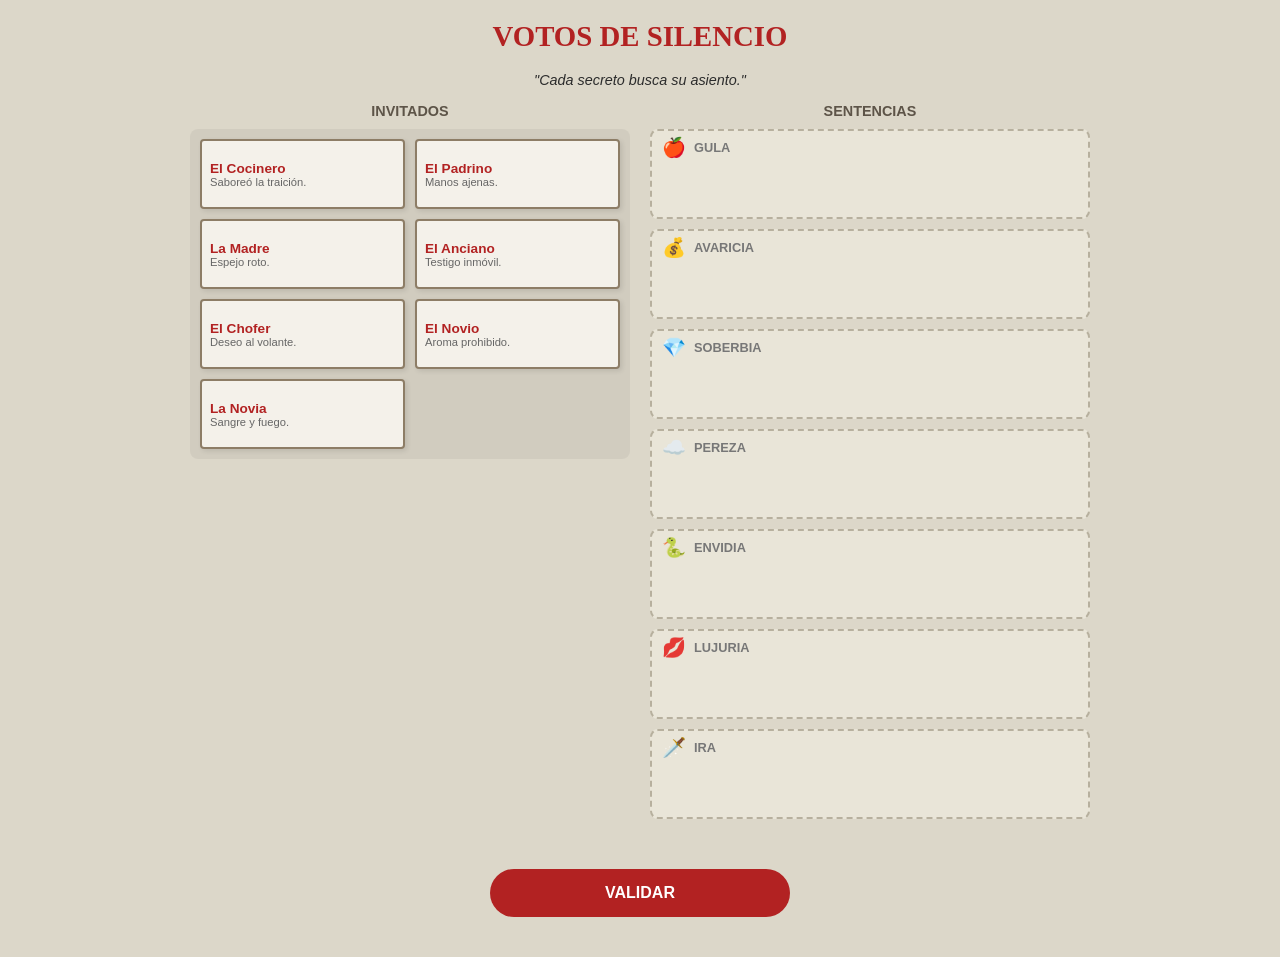
==== puzzles/Maqueta.html @ 8720a04c "Add files via upload" ====
<!DOCTYPE html>
<html lang="es">
<head>
    <meta charset="UTF-8">
    <meta name="viewport" content="width=device-width, initial-scale=1.0">
    <title>Votos de Silencio - Panel Móvil</title>
    <style>
        :root {
            --bg-ui: #f4f1ea;
            --card-border: #8d7d66;
            --accent-red: #b22222;
            --text-main: #2c2c2c;
        }

        body {
            background-color: #dcd7c9;
            color: var(--text-main);
            font-family: sans-serif;
            display: flex;
            flex-direction: column;
            align-items: center;
            margin: 0;
            padding: 10px;
            min-height: 100vh;
        }

        h1 { 
            font-family: serif;
            color: var(--accent-red); 
            font-size: 1.8em;
            margin: 10px 0 5px 0;
            text-align: center;
        }

        .instruction {
            font-style: italic;
            font-size: 0.9em;
            margin-bottom: 15px;
            text-align: center;
        }

        .game-container {
            display: flex;
            flex-direction: column; /* Apilado en móvil por defecto */
            gap: 20px;
            width: 100%;
            max-width: 900px;
        }

        @media (min-width: 768px) {
            .game-container { flex-direction: row; align-items: flex-start; }
            .column { flex: 1; }
        }

        .column-header {
            text-align: center;
            font-weight: bold;
            margin-bottom: 10px;
            text-transform: uppercase;
            font-size: 0.9em;
            color: #5d5448;
        }

        /* Contenedor de origen de personajes */
        #characters-pool {
            display: grid;
            grid-template-columns: repeat(auto-fill, minmax(140px, 1fr));
            gap: 10px;
            background: rgba(0,0,0,0.05);
            padding: 10px;
            border-radius: 8px;
        }

        /* Ficha del Personaje */
        .character {
            background: var(--bg-ui);
            border: 2px solid var(--card-border);
            padding: 8px;
            cursor: grab;
            border-radius: 4px;
            box-shadow: 2px 2px 5px rgba(0,0,0,0.1);
            display: flex;
            flex-direction: column;
            justify-content: center;
            height: 70px; /* Altura fija para encajar perfecto */
            box-sizing: border-box;
        }

        .character strong { font-size: 0.85em; display: block; color: var(--accent-red); }
        .character-detail { font-size: 0.7em; color: #666; line-height: 1.1; }

        /* Slots de Pecados */
        .sin-slots-container {
            display: flex;
            flex-direction: column;
            gap: 10px;
        }

        .sin-slot {
            width: 100%;
            height: 90px; /* Un poco más alto que el personaje para el label */
            background: #e9e5d8;
            border: 2px dashed #b7b09e;
            border-radius: 8px;
            position: relative;
            display: flex;
            align-items: flex-end; /* Deja espacio para el icono arriba */
            justify-content: center;
            padding: 5px;
            box-sizing: border-box;
        }

        .sin-label-box {
            position: absolute;
            top: 5px;
            left: 10px;
            display: flex;
            align-items: center;
            gap: 8px;
            pointer-events: none;
        }

        .sin-icon { font-size: 1.2em; }
        .sin-name { font-weight: bold; font-size: 0.8em; text-transform: uppercase; color: #777; }

        /* Cuando el personaje cae dentro */
        .sin-slot .character {
            width: 100%;
            height: 60px; /* Ajuste para que quepa bajo el label del pecado */
            margin: 0;
            box-shadow: none;
        }

        .on-drag-over { background: #fff; border-color: var(--accent-red); }

        #message {
            margin: 15px 0;
            font-weight: bold;
            text-align: center;
            min-height: 20px;
        }

        .btn-check {
            background: var(--accent-red);
            color: white;
            border: none;
            padding: 15px;
            width: 100%;
            max-width: 300px;
            font-size: 1em;
            font-weight: bold;
            cursor: pointer;
            border-radius: 50px;
            margin-bottom: 30px;
        }
    </style>
</head>
<body>

    <h1>VOTOS DE SILENCIO</h1>
    <p class="instruction">"Cada secreto busca su asiento."</p>

    <div class="game-container">
        <div class="column">
            <div class="column-header">Invitados</div>
            <div id="characters-pool">
                <div class="character" draggable="true" id="char1" data-target="gula">
                    <strong>El Cocinero</strong>
                    <span class="character-detail">Saboreó la traición.</span>
                </div>
                <div class="character" draggable="true" id="char2" data-target="avaricia">
                    <strong>El Padrino</strong>
                    <span class="character-detail">Manos ajenas.</span>
                </div>
                <div class="character" draggable="true" id="char3" data-target="soberbia">
                    <strong>La Madre</strong>
                    <span class="character-detail">Espejo roto.</span>
                </div>
                <div class="character" draggable="true" id="char4" data-target="pereza">
                    <strong>El Anciano</strong>
                    <span class="character-detail">Testigo inmóvil.</span>
                </div>
                <div class="character" draggable="true" id="char5" data-target="envidia">
                    <strong>El Chofer</strong>
                    <span class="character-detail">Deseo al volante.</span>
                </div>
                <div class="character" draggable="true" id="char6" data-target="lujuria">
                    <strong>El Novio</strong>
                    <span class="character-detail">Aroma prohibido.</span>
                </div>
                <div class="character" draggable="true" id="char7" data-target="ira">
                    <strong>La Novia</strong>
                    <span class="character-detail">Sangre y fuego.</span>
                </div>
            </div>
        </div>

        <div class="column">
            <div class="column-header">Sentencias</div>
            <div class="sin-slots-container">
                <div class="sin-slot" data-sin="gula"><div class="sin-label-box"><span class="sin-icon">🍎</span><span class="sin-name">Gula</span></div></div>
                <div class="sin-slot" data-sin="avaricia"><div class="sin-label-box"><span class="sin-icon">💰</span><span class="sin-name">Avaricia</span></div></div>
                <div class="sin-slot" data-sin="soberbia"><div class="sin-label-box"><span class="sin-icon">💎</span><span class="sin-name">Soberbia</span></div></div>
                <div class="sin-slot" data-sin="pereza"><div class="sin-label-box"><span class="sin-icon">☁️</span><span class="sin-name">Pereza</span></div></div>
                <div class="sin-slot" data-sin="envidia"><div class="sin-label-box"><span class="sin-icon">🐍</span><span class="sin-name">Envidia</span></div></div>
                <div class="sin-slot" data-sin="lujuria"><div class="sin-label-box"><span class="sin-icon">💋</span><span class="sin-name">Lujuria</span></div></div>
                <div class="sin-slot" data-sin="ira"><div class="sin-label-box"><span class="sin-icon">🗡️</span><span class="sin-name">Ira</span></div></div>
            </div>
        </div>
    </div>

    <div id="message"></div>
    <button class="btn-check" onclick="checkSolution()">VALIDAR</button>

    <script>
        const characters = document.querySelectorAll('.character');
        const slots = document.querySelectorAll('.sin-slot');
        let draggedItem = null;

        // Soporte para Touch (Móviles)
        characters.forEach(char => {
            char.addEventListener('dragstart', function() {
                draggedItem = this;
                this.style.opacity = '0.4';
            });
            char.addEventListener('dragend', function() {
                this.style.opacity = '1';
            });
        });

        slots.forEach(slot => {
            slot.addEventListener('dragover', e => e.preventDefault());
            slot.addEventListener('dragenter', function() { this.classList.add('on-drag-over'); });
            slot.addEventListener('dragleave', function() { this.classList.remove('on-drag-over'); });
            slot.addEventListener('drop', function() {
                this.classList.remove('on-drag-over');
                const existingChar = this.querySelector('.character');
                if (existingChar) document.getElementById('characters-pool').appendChild(existingChar);
                this.appendChild(draggedItem);
            });
        });

        function checkSolution() {
            let correct = 0;
            document.querySelectorAll('.sin-slot').forEach(slot => {
                const char = slot.querySelector('.character');
                if (char && char.getAttribute('data-target') === slot.getAttribute('data-sin')) correct++;
            });
            
            const msg = document.getElementById('message');
            
            if (correct === 7) {
                msg.style.color = "green";
                msg.innerText = "¡VOTOS CUMPLIDOS!";
                finalizarPuzzle(); // <--- Llamada a la conexión
            } else {
                msg.style.color = "#b22222";
                msg.innerText = "Aciertos: " + correct + "/7";
            }
        }

        // --- CONEXIÓN CON EL HOTEL (INDEX.HTML) ---
        
        window.addEventListener('message', (event) => {
            if (event.data.type === 'INICIAR_PUZZLE') {
                console.log("Maqueta lista y vinculada.");
                // Aquí podrías usar event.data.config si necesitaras configurar algo inicial
            }
        });

        function finalizarPuzzle() {
            const padre = window.parent;
            // Verificamos que exista el padre y la función de completar acción
            if (padre && padre.interaccionActual) {
                // Ejecuta la recompensa y lógica en el index.html
                padre.completarAccion(padre.interaccionActual.data, padre.interaccionActual.lugar, false);
                
                // Cerramos el puzzle tras un pequeño delay para que el usuario vea el mensaje de éxito
                setTimeout(() => {
                    padre.cerrarPuzzle();
                }, 1500);
            }
        }
    </script>
</body>
</html>
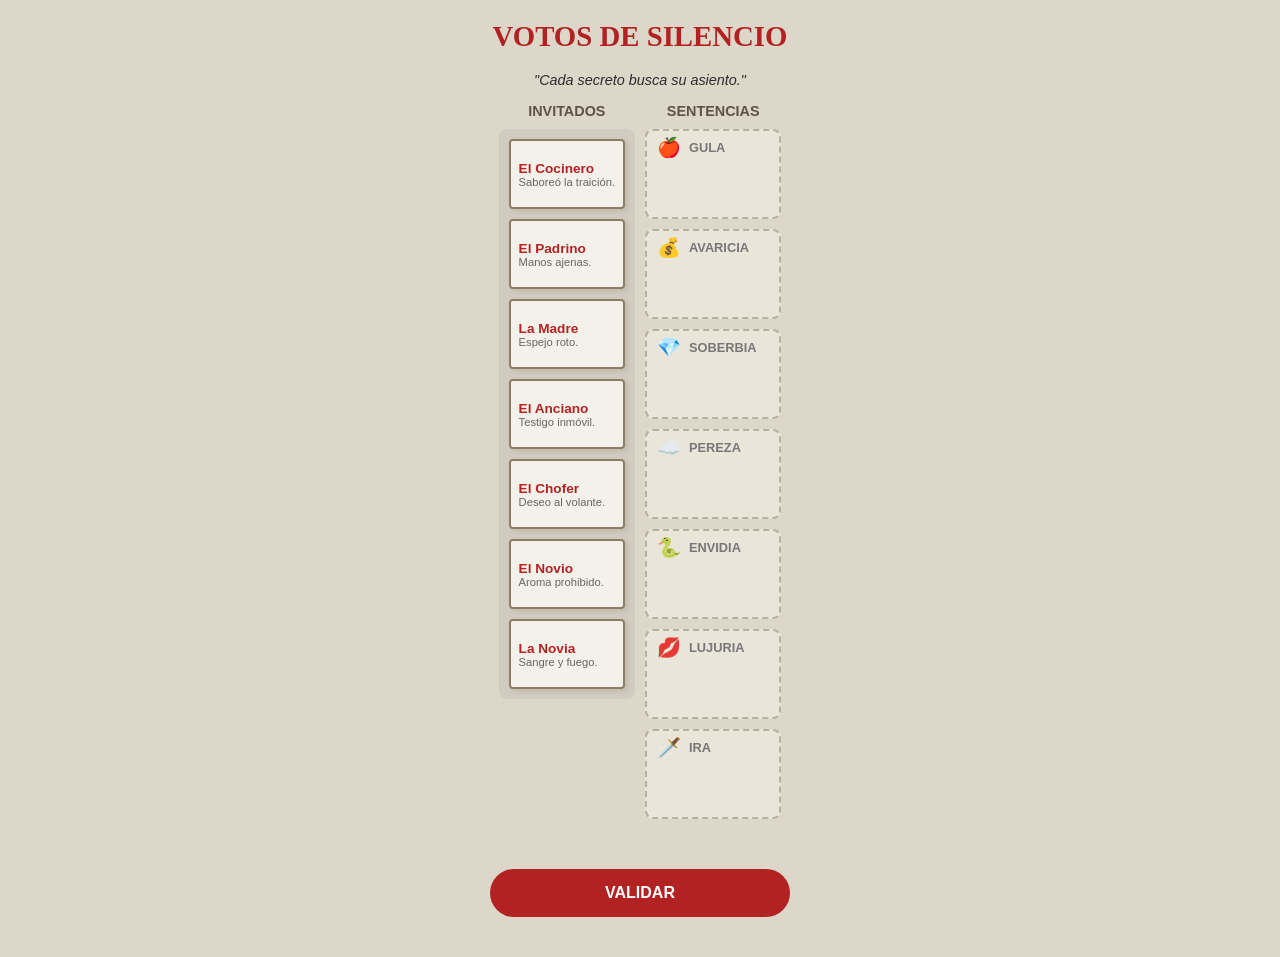
==== commit eee4fef4: "Update Maqueta.html" ====
--- a/puzzles/Maqueta.html
+++ b/puzzles/Maqueta.html
@@ -40,12 +40,10 @@
         }
 
         .game-container {
-            display: flex;
-            flex-direction: column; /* Apilado en móvil por defecto */
-            gap: 20px;
-            width: 100%;
-            max-width: 900px;
-        }
+    display: grid;
+    grid-template-columns: 1fr 1fr; /* Dos columnas: invitados y sentencias */
+    gap: 10px;
+}
 
         @media (min-width: 768px) {
             .game-container { flex-direction: row; align-items: flex-start; }
@@ -64,11 +62,12 @@
         /* Contenedor de origen de personajes */
         #characters-pool {
             display: grid;
-            grid-template-columns: repeat(auto-fill, minmax(140px, 1fr));
+            grid-template-columns: 1fr;
             gap: 10px;
             background: rgba(0,0,0,0.05);
             padding: 10px;
             border-radius: 8px;
+            
         }
 
         /* Ficha del Personaje */
@@ -213,6 +212,13 @@
     <button class="btn-check" onclick="checkSolution()">VALIDAR</button>
 
     <script>
+
+        document.addEventListener('touchmove', function(e) {
+    if (e.target.closest('.character')) {
+        e.preventDefault();
+    }
+}, { passive: false });
+
         const characters = document.querySelectorAll('.character');
         const slots = document.querySelectorAll('.sin-slot');
         let draggedItem = null;
@@ -283,4 +289,4 @@
         }
     </script>
 </body>
-</html>+</html>
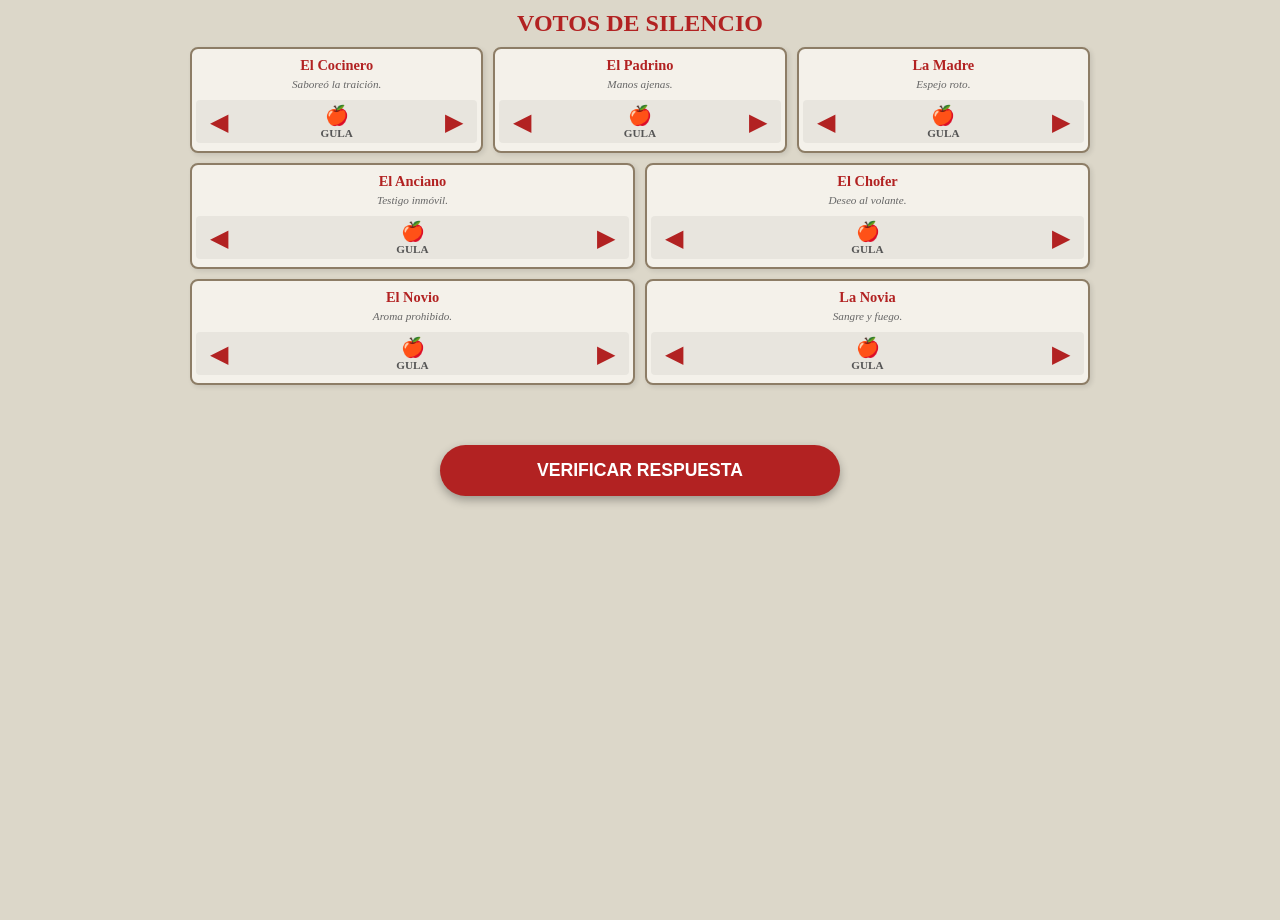
==== commit a02e6036: "Update Maqueta.html" ====
--- a/puzzles/Maqueta.html
+++ b/puzzles/Maqueta.html
@@ -2,291 +2,209 @@
 <html lang="es">
 <head>
     <meta charset="UTF-8">
-    <meta name="viewport" content="width=device-width, initial-scale=1.0">
-    <title>Votos de Silencio - Panel Móvil</title>
+    <meta name="viewport" content="width=device-width, initial-scale=1.0, maximum-scale=1.0, user-scalable=no">
+    <title>Votos de Silencio - Grid Móvil</title>
     <style>
         :root {
             --bg-ui: #f4f1ea;
             --card-border: #8d7d66;
             --accent-red: #b22222;
             --text-main: #2c2c2c;
+            --accent-gold: #d4af37;
         }
 
         body {
             background-color: #dcd7c9;
             color: var(--text-main);
-            font-family: sans-serif;
-            display: flex;
-            flex-direction: column;
-            align-items: center;
+            font-family: serif;
             margin: 0;
             padding: 10px;
+            display: flex;
+            flex-direction: column;
+            align-items: center;
             min-height: 100vh;
-        }
-
-        h1 { 
-            font-family: serif;
-            color: var(--accent-red); 
-            font-size: 1.8em;
-            margin: 10px 0 5px 0;
-            text-align: center;
-        }
-
-        .instruction {
-            font-style: italic;
-            font-size: 0.9em;
-            margin-bottom: 15px;
-            text-align: center;
-        }
-
-        .game-container {
-    display: grid;
-    grid-template-columns: 1fr 1fr; /* Dos columnas: invitados y sentencias */
-    gap: 10px;
-}
-
-        @media (min-width: 768px) {
-            .game-container { flex-direction: row; align-items: flex-start; }
-            .column { flex: 1; }
-        }
-
-        .column-header {
-            text-align: center;
-            font-weight: bold;
-            margin-bottom: 10px;
-            text-transform: uppercase;
-            font-size: 0.9em;
-            color: #5d5448;
-        }
-
-        /* Contenedor de origen de personajes */
-        #characters-pool {
+            overflow-x: hidden;
+        }
+
+        .header { text-align: center; margin-bottom: 10px; }
+        h1 { color: var(--accent-red); margin: 0; font-size: 1.5rem; }
+
+        /* Grid de 3, 2, 2 */
+        .game-grid {
             display: grid;
-            grid-template-columns: 1fr;
+            grid-template-columns: repeat(6, 1fr); /* Sistema de 6 columnas para manejar 3 y 2 */
             gap: 10px;
-            background: rgba(0,0,0,0.05);
-            padding: 10px;
-            border-radius: 8px;
-            
-        }
-
-        /* Ficha del Personaje */
-        .character {
+            width: 100%;
+            max-width: 900px;
+        }
+
+        /* Configuración de las filas para 3, 2 y 2 */
+        .char-card { grid-column: span 2; } /* Fila 1: 3 cartas (2+2+2 = 6) */
+        .row-2 { grid-column: span 3; }    /* Fila 2: 2 cartas (3+3 = 6) */
+        .row-3 { grid-column: span 3; }    /* Fila 3: 2 cartas (3+3 = 6) */
+
+        .char-card {
             background: var(--bg-ui);
             border: 2px solid var(--card-border);
+            border-radius: 8px;
             padding: 8px;
-            cursor: grab;
+            display: flex;
+            flex-direction: column;
+            align-items: center;
+            box-shadow: 2px 2px 5px rgba(0,0,0,0.1);
+        }
+
+        .char-info { text-align: center; margin-bottom: 8px; }
+        .char-info strong { color: var(--accent-red); display: block; font-size: 0.9rem; }
+        .char-info span { font-size: 0.7rem; font-style: italic; color: #666; }
+
+        /* Selector de Pecados */
+        .selector {
+            display: flex;
+            align-items: center;
+            justify-content: space-between;
+            width: 100%;
+            background: rgba(0,0,0,0.05);
             border-radius: 4px;
-            box-shadow: 2px 2px 5px rgba(0,0,0,0.1);
+            padding: 4px;
+        }
+
+        .arrow {
+            font-size: 1.5rem;
+            color: var(--accent-red);
+            cursor: pointer;
+            padding: 0 10px;
+            user-select: none;
+        }
+
+        .sin-display {
             display: flex;
             flex-direction: column;
-            justify-content: center;
-            height: 70px; /* Altura fija para encajar perfecto */
-            box-sizing: border-box;
-        }
-
-        .character strong { font-size: 0.85em; display: block; color: var(--accent-red); }
-        .character-detail { font-size: 0.7em; color: #666; line-height: 1.1; }
-
-        /* Slots de Pecados */
-        .sin-slots-container {
-            display: flex;
-            flex-direction: column;
-            gap: 10px;
-        }
-
-        .sin-slot {
-            width: 100%;
-            height: 90px; /* Un poco más alto que el personaje para el label */
-            background: #e9e5d8;
-            border: 2px dashed #b7b09e;
-            border-radius: 8px;
-            position: relative;
-            display: flex;
-            align-items: flex-end; /* Deja espacio para el icono arriba */
-            justify-content: center;
-            padding: 5px;
-            box-sizing: border-box;
-        }
-
-        .sin-label-box {
-            position: absolute;
-            top: 5px;
-            left: 10px;
-            display: flex;
-            align-items: center;
-            gap: 8px;
-            pointer-events: none;
-        }
-
-        .sin-icon { font-size: 1.2em; }
-        .sin-name { font-weight: bold; font-size: 0.8em; text-transform: uppercase; color: #777; }
-
-        /* Cuando el personaje cae dentro */
-        .sin-slot .character {
-            width: 100%;
-            height: 60px; /* Ajuste para que quepa bajo el label del pecado */
-            margin: 0;
-            box-shadow: none;
-        }
-
-        .on-drag-over { background: #fff; border-color: var(--accent-red); }
-
-        #message {
-            margin: 15px 0;
-            font-weight: bold;
-            text-align: center;
-            min-height: 20px;
-        }
+            align-items: center;
+            flex-grow: 1;
+        }
+
+        .sin-icon { font-size: 1.2rem; }
+        .sin-name { font-size: 0.7rem; font-weight: bold; text-transform: uppercase; color: #555; }
 
         .btn-check {
+            margin-top: 20px;
             background: var(--accent-red);
             color: white;
             border: none;
-            padding: 15px;
-            width: 100%;
-            max-width: 300px;
-            font-size: 1em;
+            padding: 15px 40px;
+            font-size: 1.1rem;
             font-weight: bold;
+            border-radius: 50px;
             cursor: pointer;
-            border-radius: 50px;
-            margin-bottom: 30px;
-        }
+            box-shadow: 0 4px 10px rgba(0,0,0,0.3);
+            width: 80%;
+            max-width: 400px;
+        }
+
+        #message { margin: 10px; font-weight: bold; height: 20px; }
     </style>
 </head>
 <body>
 
-    <h1>VOTOS DE SILENCIO</h1>
-    <p class="instruction">"Cada secreto busca su asiento."</p>
-
-    <div class="game-container">
-        <div class="column">
-            <div class="column-header">Invitados</div>
-            <div id="characters-pool">
-                <div class="character" draggable="true" id="char1" data-target="gula">
-                    <strong>El Cocinero</strong>
-                    <span class="character-detail">Saboreó la traición.</span>
+    <div class="header">
+        <h1>VOTOS DE SILENCIO</h1>
+    </div>
+
+    <div class="game-grid" id="mainGrid">
+        <!-- Generado por JS -->
+    </div>
+
+    <div id="message"></div>
+    <button class="btn-check" onclick="checkSolution()">VERIFICAR RESPUESTA</button>
+
+<script>
+    const PECADOS = [
+        { id: "gula", nombre: "Gula", icono: "🍎" },
+        { id: "avaricia", nombre: "Avaricia", icono: "💰" },
+        { id: "soberbia", nombre: "Soberbia", icono: "💎" },
+        { id: "pereza", nombre: "Pereza", icono: "☁️" },
+        { id: "envidia", nombre: "Envidia", icono: "🐍" },
+        { id: "lujuria", nombre: "Lujuria", icono: "💋" },
+        { id: "ira", nombre: "Ira", icono: "🗡️" }
+    ];
+
+    const PERSONAJES = [
+        { id: 0, nombre: "El Cocinero", detalle: "Saboreó la traición.", meta: "gula" },
+        { id: 1, nombre: "El Padrino", detalle: "Manos ajenas.", meta: "avaricia" },
+        { id: 2, nombre: "La Madre", detalle: "Espejo roto.", meta: "soberbia" },
+        { id: 3, nombre: "El Anciano", detalle: "Testigo inmóvil.", meta: "pereza" },
+        { id: 4, nombre: "El Chofer", detalle: "Deseo al volante.", meta: "envidia" },
+        { id: 5, nombre: "El Novio", detalle: "Aroma prohibido.", meta: "lujuria" },
+        { id: 6, nombre: "La Novia", detalle: "Sangre y fuego.", meta: "ira" }
+    ];
+
+    // Estado actual: cada personaje empieza con un pecado aleatorio o el primero
+    let estado = PERSONAJES.map(() => 0); 
+
+    function render() {
+        const grid = document.getElementById('mainGrid');
+        grid.innerHTML = '';
+
+        PERSONAJES.forEach((p, index) => {
+            const card = document.createElement('div');
+            card.className = 'char-card';
+            
+            // Aplicar clases de fila para el grid 3, 2, 2
+            if (index >= 3 && index <= 4) card.classList.add('row-2');
+            if (index >= 5) card.classList.add('row-3');
+
+            const pecadoActual = PECADOS[estado[index]];
+
+            card.innerHTML = `
+                <div class="char-info">
+                    <strong>${p.nombre}</strong>
+                    <span>${p.detalle}</span>
                 </div>
-                <div class="character" draggable="true" id="char2" data-target="avaricia">
-                    <strong>El Padrino</strong>
-                    <span class="character-detail">Manos ajenas.</span>
+                <div class="selector">
+                    <div class="arrow" onclick="changeSin(${index}, -1)">&#9664;</div>
+                    <div class="sin-display">
+                        <span class="sin-icon">${pecadoActual.icono}</span>
+                        <span class="sin-name">${pecadoActual.nombre}</span>
+                    </div>
+                    <div class="arrow" onclick="changeSin(${index}, 1)">&#9654;</div>
                 </div>
-                <div class="character" draggable="true" id="char3" data-target="soberbia">
-                    <strong>La Madre</strong>
-                    <span class="character-detail">Espejo roto.</span>
-                </div>
-                <div class="character" draggable="true" id="char4" data-target="pereza">
-                    <strong>El Anciano</strong>
-                    <span class="character-detail">Testigo inmóvil.</span>
-                </div>
-                <div class="character" draggable="true" id="char5" data-target="envidia">
-                    <strong>El Chofer</strong>
-                    <span class="character-detail">Deseo al volante.</span>
-                </div>
-                <div class="character" draggable="true" id="char6" data-target="lujuria">
-                    <strong>El Novio</strong>
-                    <span class="character-detail">Aroma prohibido.</span>
-                </div>
-                <div class="character" draggable="true" id="char7" data-target="ira">
-                    <strong>La Novia</strong>
-                    <span class="character-detail">Sangre y fuego.</span>
-                </div>
-            </div>
-        </div>
-
-        <div class="column">
-            <div class="column-header">Sentencias</div>
-            <div class="sin-slots-container">
-                <div class="sin-slot" data-sin="gula"><div class="sin-label-box"><span class="sin-icon">🍎</span><span class="sin-name">Gula</span></div></div>
-                <div class="sin-slot" data-sin="avaricia"><div class="sin-label-box"><span class="sin-icon">💰</span><span class="sin-name">Avaricia</span></div></div>
-                <div class="sin-slot" data-sin="soberbia"><div class="sin-label-box"><span class="sin-icon">💎</span><span class="sin-name">Soberbia</span></div></div>
-                <div class="sin-slot" data-sin="pereza"><div class="sin-label-box"><span class="sin-icon">☁️</span><span class="sin-name">Pereza</span></div></div>
-                <div class="sin-slot" data-sin="envidia"><div class="sin-label-box"><span class="sin-icon">🐍</span><span class="sin-name">Envidia</span></div></div>
-                <div class="sin-slot" data-sin="lujuria"><div class="sin-label-box"><span class="sin-icon">💋</span><span class="sin-name">Lujuria</span></div></div>
-                <div class="sin-slot" data-sin="ira"><div class="sin-label-box"><span class="sin-icon">🗡️</span><span class="sin-name">Ira</span></div></div>
-            </div>
-        </div>
-    </div>
-
-    <div id="message"></div>
-    <button class="btn-check" onclick="checkSolution()">VALIDAR</button>
-
-    <script>
-
-        document.addEventListener('touchmove', function(e) {
-    if (e.target.closest('.character')) {
-        e.preventDefault();
-    }
-}, { passive: false });
-
-        const characters = document.querySelectorAll('.character');
-        const slots = document.querySelectorAll('.sin-slot');
-        let draggedItem = null;
-
-        // Soporte para Touch (Móviles)
-        characters.forEach(char => {
-            char.addEventListener('dragstart', function() {
-                draggedItem = this;
-                this.style.opacity = '0.4';
-            });
-            char.addEventListener('dragend', function() {
-                this.style.opacity = '1';
-            });
+            `;
+            grid.appendChild(card);
         });
-
-        slots.forEach(slot => {
-            slot.addEventListener('dragover', e => e.preventDefault());
-            slot.addEventListener('dragenter', function() { this.classList.add('on-drag-over'); });
-            slot.addEventListener('dragleave', function() { this.classList.remove('on-drag-over'); });
-            slot.addEventListener('drop', function() {
-                this.classList.remove('on-drag-over');
-                const existingChar = this.querySelector('.character');
-                if (existingChar) document.getElementById('characters-pool').appendChild(existingChar);
-                this.appendChild(draggedItem);
-            });
+    }
+
+    function changeSin(charIndex, dir) {
+        estado[charIndex] = (estado[charIndex] + dir + PECADOS.length) % PECADOS.length;
+        render();
+    }
+
+    function checkSolution() {
+        let aciertos = 0;
+        PERSONAJES.forEach((p, i) => {
+            if (PECADOS[estado[i]].id === p.meta) aciertos++;
         });
 
-        function checkSolution() {
-            let correct = 0;
-            document.querySelectorAll('.sin-slot').forEach(slot => {
-                const char = slot.querySelector('.character');
-                if (char && char.getAttribute('data-target') === slot.getAttribute('data-sin')) correct++;
-            });
-            
-            const msg = document.getElementById('message');
-            
-            if (correct === 7) {
-                msg.style.color = "green";
-                msg.innerText = "¡VOTOS CUMPLIDOS!";
-                finalizarPuzzle(); // <--- Llamada a la conexión
-            } else {
-                msg.style.color = "#b22222";
-                msg.innerText = "Aciertos: " + correct + "/7";
-            }
-        }
-
-        // --- CONEXIÓN CON EL HOTEL (INDEX.HTML) ---
-        
-        window.addEventListener('message', (event) => {
-            if (event.data.type === 'INICIAR_PUZZLE') {
-                console.log("Maqueta lista y vinculada.");
-                // Aquí podrías usar event.data.config si necesitaras configurar algo inicial
-            }
-        });
-
-        function finalizarPuzzle() {
-            const padre = window.parent;
-            // Verificamos que exista el padre y la función de completar acción
-            if (padre && padre.interaccionActual) {
-                // Ejecuta la recompensa y lógica en el index.html
-                padre.completarAccion(padre.interaccionActual.data, padre.interaccionActual.lugar, false);
-                
-                // Cerramos el puzzle tras un pequeño delay para que el usuario vea el mensaje de éxito
-                setTimeout(() => {
-                    padre.cerrarPuzzle();
-                }, 1500);
-            }
-        }
-    </script>
+        const msg = document.getElementById('message');
+        if (aciertos === 7) {
+            msg.style.color = "green";
+            msg.innerText = "¡TODOS HAN CONFESADO!";
+            finalizarPuzzle();
+        } else {
+            msg.style.color = "var(--accent-red)";
+            msg.innerText = `Aciertos: ${aciertos} / 7`;
+        }
+    }
+
+    function finalizarPuzzle() {
+        const padre = window.parent;
+        if (padre && padre.interaccionActual) {
+            padre.completarAccion(padre.interaccionActual.data, padre.interaccionActual.lugar, false);
+            setTimeout(() => padre.cerrarPuzzle(), 1500);
+        }
+    }
+
+    render();
+</script>
 </body>
 </html>
